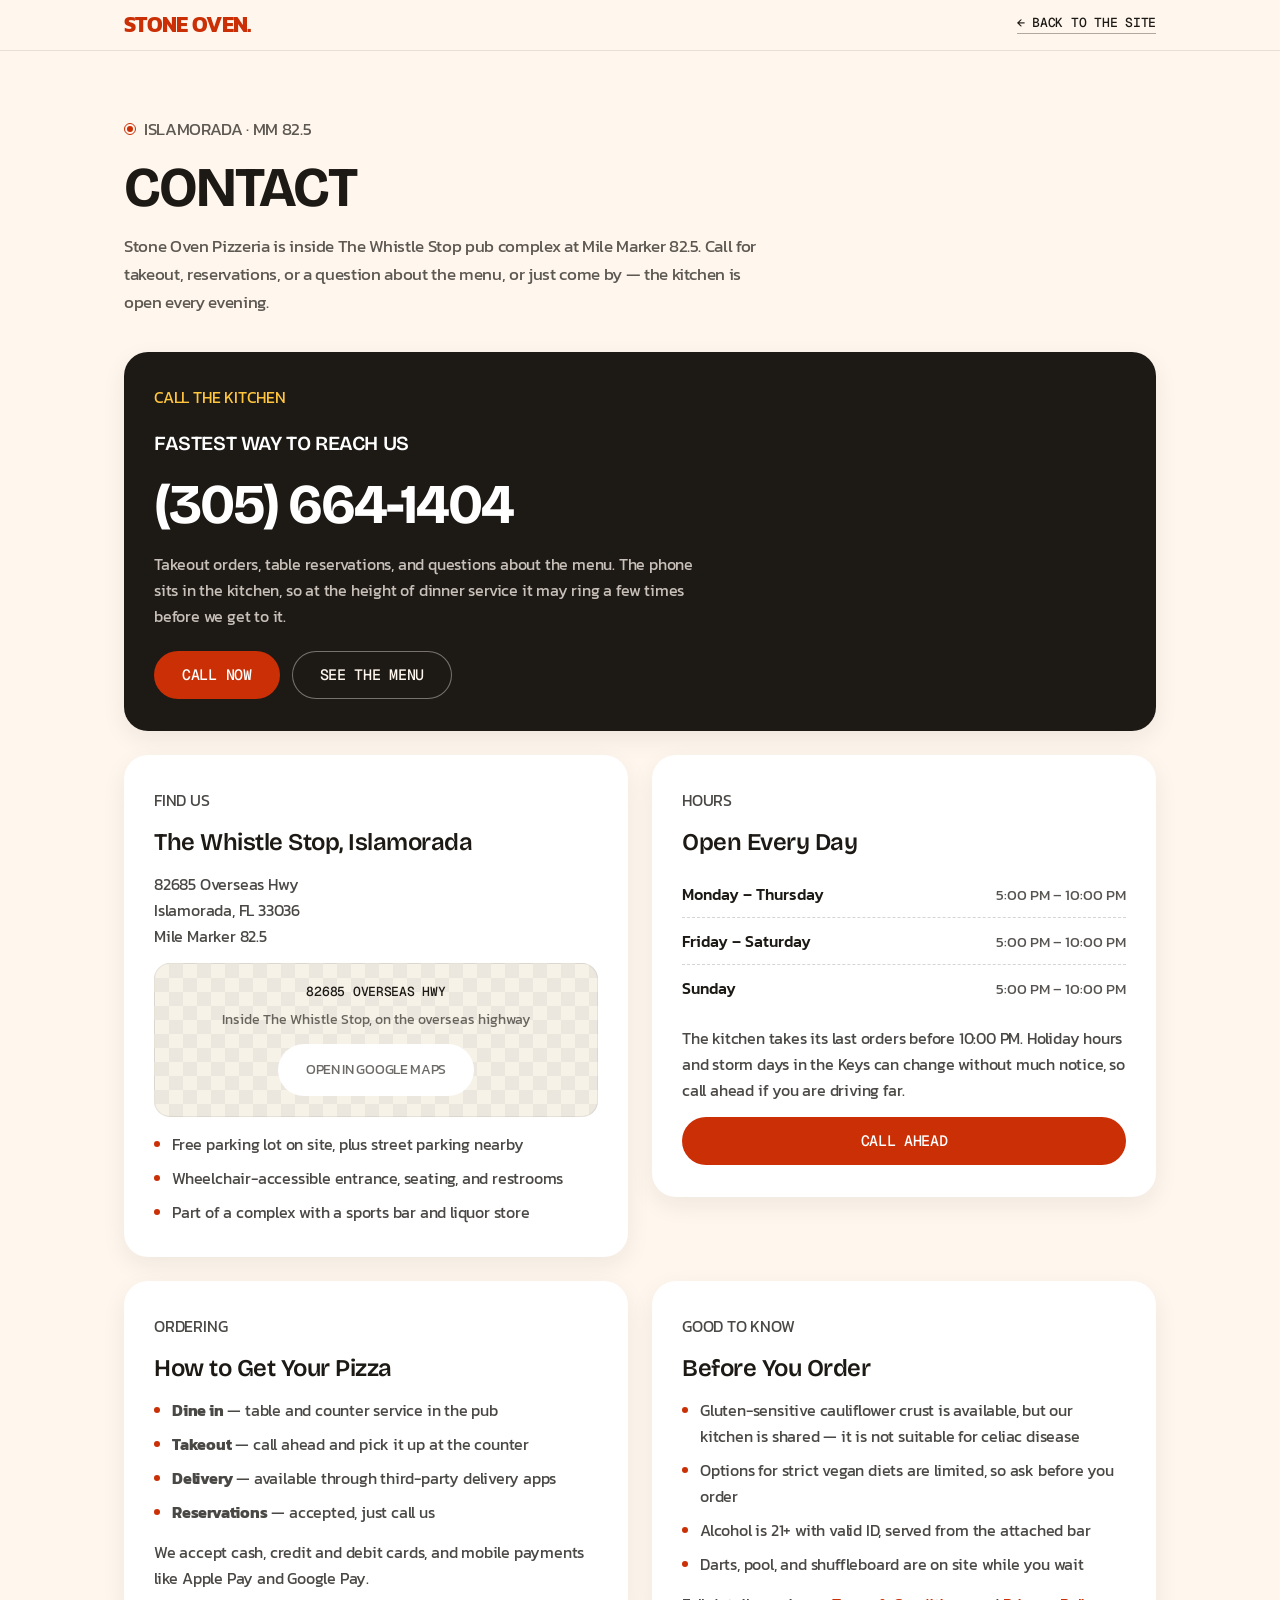
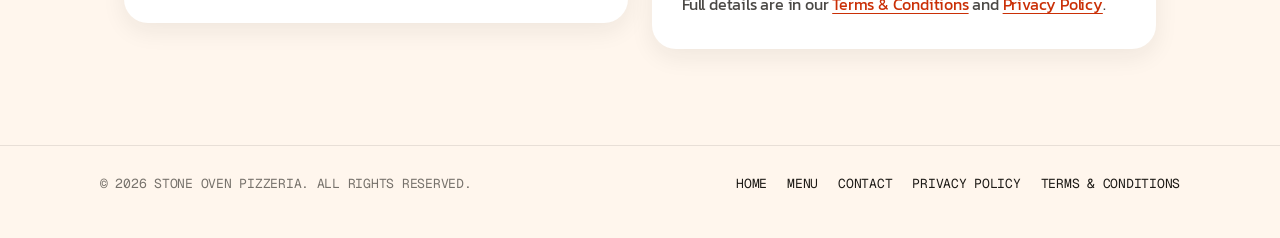
==== contact.html @ d00ba5b3 "Add a contact page with directions and hours Visitors had no single place for phone, address, and op" ====
<!doctype html>
<html lang="en">
<head>
<meta charset="utf-8">
<meta name="viewport" content="width=device-width, initial-scale=1">
<meta name="theme-color" content="#fff6ed">
<meta name="color-scheme" content="light">
<title>Contact &amp; Directions | Stone Oven Pizzeria, Islamorada</title>
<meta name="description" content="Call Stone Oven Pizzeria at (305) 664-1404. Find us at 82685 Overseas Hwy, Islamorada, FL 33036 inside The Whistle Stop, open every day 5:00 PM to 10:00 PM.">
<link rel="icon" href="data:image/svg+xml,%3Csvg xmlns='http://www.w3.org/2000/svg' viewBox='0 0 24 24'%3E%3Ccircle cx='12' cy='12' r='12' fill='%23ca2f06'/%3E%3Cpath fill='%23fff6ed' d='M12.4 4.8c.5 2.7-3.6 4.7-3.6 8.5 0 2.4 1.6 4 3.4 4s3.5-1.5 3.5-3.9c0-1.5-.7-2.6-1.4-3.4-.1.9-.5 1.5-1.1 1.7.4-2.6-.1-5.3-.8-6.9Z'/%3E%3C/svg%3E">
<link rel="preconnect" href="https://fonts.googleapis.com">
<link rel="preconnect" href="https://fonts.gstatic.com" crossorigin>
<link href="https://fonts.googleapis.com/css2?family=Bricolage+Grotesque:opsz,wght@12..96,600;12..96,700&family=Geist+Mono:wght@400;500&family=Kanit:wght@400;500;600&display=swap" rel="stylesheet">
<link rel="stylesheet" href="css/contact.css">
<script type="application/ld+json">
{
  "@context": "https://schema.org",
  "@type": "Restaurant",
  "name": "Stone Oven Pizzeria",
  "alternateName": "Stone Oven Pizzeria at The Whistle Stop",
  "description": "Family-owned pizzeria inside The Whistle Stop pub complex in Islamorada, Florida, serving stone-oven pizza, pub fare, and drinks.",
  "servesCuisine": ["Pizza", "American", "Pub food"],
  "priceRange": "$$",
  "telephone": "+1-305-664-1404",
  "address": {
    "@type": "PostalAddress",
    "streetAddress": "82685 Overseas Hwy",
    "addressLocality": "Islamorada",
    "addressRegion": "FL",
    "postalCode": "33036",
    "addressCountry": "US"
  },
  "openingHoursSpecification": [{
    "@type": "OpeningHoursSpecification",
    "dayOfWeek": ["Monday", "Tuesday", "Wednesday", "Thursday", "Friday", "Saturday", "Sunday"],
    "opens": "17:00",
    "closes": "22:00"
  }],
  "acceptsReservations": "True",
  "currenciesAccepted": "USD",
  "paymentAccepted": "Cash, Credit Card, Debit Card, Apple Pay, Google Pay"
}
</script>
</head>
<body>

<header class="top">
  <div class="top-inner">
    <a class="logo" href="index.html" aria-label="Stone Oven Pizzeria home">STONE OVEN.</a>
    <a class="top-back" href="index.html">&larr; Back to the site</a>
  </div>
</header>

<div class="hero">
  <p class="tag"><i></i>Islamorada &middot; MM 82.5</p>
  <h1>Contact</h1>
  <p>Stone Oven Pizzeria is inside The Whistle Stop pub complex at Mile Marker 82.5. Call for takeout, reservations, or a question about the menu, or just come by &mdash; the kitchen is open every evening.</p>
</div>

<main class="contact-wrap">

  <section class="card call-card" aria-labelledby="call-heading">
    <p class="card-kicker">Call the kitchen</p>
    <h2 id="call-heading">Fastest way to reach us</h2>
    <a class="call-number" href="tel:+13056641404">(305) 664-1404</a>
    <p>Takeout orders, table reservations, and questions about the menu. The phone sits in the kitchen, so at the height of dinner service it may ring a few times before we get to it.</p>
    <div class="call-actions">
      <a class="btn" href="tel:+13056641404"><span>Call Now</span></a>
      <a class="btn btn-outline" href="index.html#explore"><span>See the Menu</span></a>
    </div>
  </section>

  <div class="contact-grid">
    <section class="card" aria-labelledby="find-heading">
      <p class="card-kicker">Find us</p>
      <h2 id="find-heading">The Whistle Stop, Islamorada</h2>
      <p>82685 Overseas Hwy<br>Islamorada, FL 33036<br>Mile Marker 82.5</p>
      <div class="map" role="group" aria-label="Directions">
        <b>82685 Overseas Hwy</b>
        <span>Inside The Whistle Stop, on the overseas highway</span>
        <a class="btn btn-light" href="https://www.google.com/maps/dir/?api=1&amp;destination=82685+Overseas+Hwy%2C+Islamorada%2C+FL+33036" target="_blank" rel="noopener"><span>Open in Google Maps</span></a>
      </div>
      <ul>
        <li>Free parking lot on site, plus street parking nearby</li>
        <li>Wheelchair-accessible entrance, seating, and restrooms</li>
        <li>Part of a complex with a sports bar and liquor store</li>
      </ul>
    </section>

    <section class="card" aria-labelledby="hours-heading">
      <p class="card-kicker">Hours</p>
      <h2 id="hours-heading">Open Every Day</h2>
      <div class="hours">
        <div class="hours-row"><b>Monday &ndash; Thursday</b><span>5:00 PM &ndash; 10:00 PM</span></div>
        <div class="hours-row"><b>Friday &ndash; Saturday</b><span>5:00 PM &ndash; 10:00 PM</span></div>
        <div class="hours-row"><b>Sunday</b><span>5:00 PM &ndash; 10:00 PM</span></div>
      </div>
      <p>The kitchen takes its last orders before 10:00 PM. Holiday hours and storm days in the Keys can change without much notice, so call ahead if you are driving far.</p>
      <a class="btn" href="tel:+13056641404"><span>Call Ahead</span></a>
    </section>
  </div>

  <div class="contact-grid">
    <section class="card" aria-labelledby="order-heading">
      <p class="card-kicker">Ordering</p>
      <h2 id="order-heading">How to Get Your Pizza</h2>
      <ul>
        <li><b>Dine in</b> &mdash; table and counter service in the pub</li>
        <li><b>Takeout</b> &mdash; call ahead and pick it up at the counter</li>
        <li><b>Delivery</b> &mdash; available through third-party delivery apps</li>
        <li><b>Reservations</b> &mdash; accepted, just call us</li>
      </ul>
      <p>We accept cash, credit and debit cards, and mobile payments like Apple Pay and Google Pay.</p>
    </section>

    <section class="card" aria-labelledby="know-heading">
      <p class="card-kicker">Good to know</p>
      <h2 id="know-heading">Before You Order</h2>
      <ul>
        <li>Gluten-sensitive cauliflower crust is available, but our kitchen is shared &mdash; it is not suitable for celiac disease</li>
        <li>Options for strict vegan diets are limited, so ask before you order</li>
        <li>Alcohol is 21+ with valid ID, served from the attached bar</li>
        <li>Darts, pool, and shuffleboard are on site while you wait</li>
      </ul>
      <p>Full details are in our <a href="terms.html">Terms &amp; Conditions</a> and <a href="privacy.html">Privacy Policy</a>.</p>
    </section>
  </div>

</main>

<footer class="foot">
  <div class="foot-inner">
    <p>&copy; 2026 Stone Oven Pizzeria. All rights reserved.</p>
    <div class="foot-links">
      <a href="index.html">Home</a>
      <a href="index.html#explore">Menu</a>
      <a href="contact.html" aria-current="page">Contact</a>
      <a href="privacy.html">Privacy Policy</a>
      <a href="terms.html">Terms &amp; Conditions</a>
    </div>
  </div>
</footer>

</body>
</html>
---- css/contact.css ----
/* Contact page — shares the palette and type of the legal pages. */
:root {
  --red: #ca2f06;
  --ink: #1d1a16;
  --cream: #fff6ed;
  --stone: #ebe7de;
  --kanit: "Kanit", sans-serif;
  --display: "Bricolage Grotesque", sans-serif;
  --mono: "Geist Mono", monospace;
}

*, *::before, *::after { box-sizing: border-box; }
html { -webkit-text-size-adjust: 100%; -webkit-tap-highlight-color: transparent; }
body { margin: 0; background: var(--cream); color: var(--ink); font-family: var(--kanit); -webkit-font-smoothing: antialiased; }
h1, h2, h3, p, ul { margin: 0; }
ul { padding: 0; list-style: none; }
a { color: inherit; }
img { display: block; }

/* Top bar */
.top { position: sticky; top: 0; z-index: 5; background: rgba(255, 246, 237, .94); -webkit-backdrop-filter: blur(10px); backdrop-filter: blur(10px); border-bottom: 1px solid rgba(29, 26, 22, .1); }
.top-inner { max-width: 1080px; margin: 0 auto; display: flex; align-items: center; justify-content: space-between; gap: 16px; padding: 14px 24px; }
.logo { color: var(--red); font: 700 22px/1 var(--kanit); letter-spacing: -.03em; text-decoration: none; white-space: nowrap; }
.top-back { display: inline-flex; align-items: center; gap: 8px; font: 500 13px/1 var(--mono); letter-spacing: -.26px; text-transform: uppercase; text-decoration: none; border-bottom: 1px solid rgba(29, 26, 22, .35); padding-bottom: 4px; }
@media (hover: hover) { .top-back:hover { color: var(--red); border-color: var(--red); } }

/* Hero */
.hero { max-width: 1080px; margin: 0 auto; display: flex; flex-direction: column; gap: 16px; padding: 64px 24px 36px; }
.tag { display: inline-flex; align-items: center; gap: 8px; font: 500 13px/1 var(--mono); letter-spacing: -.26px; text-transform: uppercase; color: var(--red); }
.tag i { position: relative; width: 12px; height: 12px; border-radius: 50%; border: 1px solid var(--red); }
.tag i::after { content: ""; position: absolute; inset: 2px; border-radius: 50%; background: var(--red); }
.hero h1 { font: 700 56px/1.02 var(--display); letter-spacing: -2px; text-transform: uppercase; }
.hero p { max-width: 640px; font: 400 17px/28px var(--kanit); letter-spacing: -.34px; color: rgba(29, 26, 22, .72); }

/* Cards */
.contact-wrap { max-width: 1080px; margin: 0 auto; display: flex; flex-direction: column; gap: 24px; padding: 0 24px 96px; }
.card { display: flex; flex-direction: column; gap: 14px; padding: 32px 30px; border-radius: 24px; background: #fff; box-shadow: 0 8px 24px rgba(29, 26, 22, .07); }
.card-kicker { font: 500 12px/1 var(--mono); letter-spacing: .04em; text-transform: uppercase; color: var(--red); }
.card h2 { font: 600 24px/30px var(--display); letter-spacing: -.5px; }
.card p, .card li { font: 400 16px/26px var(--kanit); letter-spacing: -.2px; color: rgba(29, 26, 22, .8); }
.card ul { display: flex; flex-direction: column; gap: 8px; }
.card li { position: relative; padding-left: 18px; }
.card li::before { content: ""; position: absolute; left: 0; top: .6em; width: 6px; height: 6px; border-radius: 50%; background: var(--red); }
.card a:not(.btn):not(.call-number) { color: var(--red); text-decoration: underline; text-underline-offset: 3px; }

/* Big call card */
.call-card { background: var(--ink); color: var(--cream); gap: 18px; }
.call-card .card-kicker { color: var(--ember, #ffc53d); }
.call-card h2 { color: #fff; font-size: 20px; letter-spacing: -.4px; text-transform: uppercase; }
.call-number { font: 700 clamp(36px, 7vw, 56px)/1.02 var(--display); letter-spacing: -2px; color: #fff; text-decoration: none; }
@media (hover: hover) { .call-number:hover { color: #ffc53d; } }
.call-card p { color: rgba(255, 246, 237, .76); max-width: 560px; }
.call-actions { display: flex; flex-wrap: wrap; gap: 12px; margin-top: 4px; }

/* Hours */
.hours { display: flex; flex-direction: column; gap: 0; }
.hours-row { display: flex; align-items: baseline; justify-content: space-between; gap: 16px; padding: 11px 0; border-bottom: 1px dashed rgba(29, 26, 22, .18); }
.hours-row:last-child { border-bottom: 0; }
.hours-row b { font-weight: 500; }
.hours-row span { font: 400 15px/22px var(--kanit); color: rgba(29, 26, 22, .75); }

/* Layout rows */
.contact-grid { display: grid; grid-template-columns: repeat(2, minmax(0, 1fr)); gap: 24px; align-items: start; }

/* Map panel */
.map {
  display: flex; flex-direction: column; align-items: center; justify-content: center; gap: 10px;
  min-height: 150px; padding: 20px; border-radius: 16px; text-align: center;
  background: repeating-conic-gradient(var(--stone) 0 25%, #f7f2e8 0 50%) 0 0 / 28px 28px;
  border: 1px solid rgba(29, 26, 22, .08);
}
.map b { font: 500 13px/16px var(--mono); letter-spacing: -.26px; text-transform: uppercase; }
.map span { font: 400 14px/20px var(--kanit); color: rgba(29, 26, 22, .65); }
.map a.btn { margin-top: 4px; }

/* Buttons */
.btn { position: relative; display: inline-flex; align-items: center; justify-content: center; padding: 16px 28px; border-radius: 70px; overflow: hidden; background: var(--red); color: #fff; font: 500 15px/16px var(--mono); letter-spacing: -.3px; text-transform: uppercase; text-decoration: none; white-space: nowrap; }
.btn::before { content: ""; position: absolute; left: 0; right: 0; bottom: 0; height: 0; background: var(--cream); transition: height .4s cubic-bezier(.22, 1, .36, 1); }
.btn span { position: relative; z-index: 1; transition: color .3s; }
@media (hover: hover) { .btn:hover::before { height: 100%; } .btn:hover span { color: var(--red); } }
.btn-light { background: #fff; color: var(--ink); }
.btn-light::before { background: var(--ink); }
@media (hover: hover) { .btn-light:hover span { color: #fff; } }
.btn-outline { background: transparent; color: var(--cream); box-shadow: inset 0 0 0 1px rgba(255, 246, 237, .4); }
.btn-outline::before { background: var(--cream); }
@media (hover: hover) { .btn-outline:hover span { color: var(--red); } }

/* Footer */
.foot { border-top: 1px solid rgba(29, 26, 22, .1); padding: 28px 24px 44px; }
.foot-inner { max-width: 1080px; margin: 0 auto; display: flex; flex-wrap: wrap; align-items: center; justify-content: space-between; gap: 10px 24px; font: 400 13px/20px var(--mono); letter-spacing: -.26px; text-transform: uppercase; color: rgba(29, 26, 22, .6); }
.foot-links { display: flex; flex-wrap: wrap; gap: 20px; }
.foot a { color: var(--ink); text-decoration: none; }
@media (hover: hover) { .foot a:hover { color: var(--red); } }

@media (max-width: 899.98px) {
  .hero { padding: 44px 20px 28px; gap: 12px; }
  .hero h1 { font-size: 38px; line-height: 1.05; letter-spacing: -1.2px; }
  .hero p { font-size: 16px; line-height: 26px; }
  .contact-wrap { padding: 0 20px 64px; gap: 18px; }
  .contact-grid { grid-template-columns: minmax(0, 1fr); gap: 18px; }
  .card { padding: 26px 22px; }
  .call-actions .btn { flex: 1 1 auto; }
}

@media (prefers-reduced-motion: reduce) {
  .btn::before, .btn span { transition: none; }
}
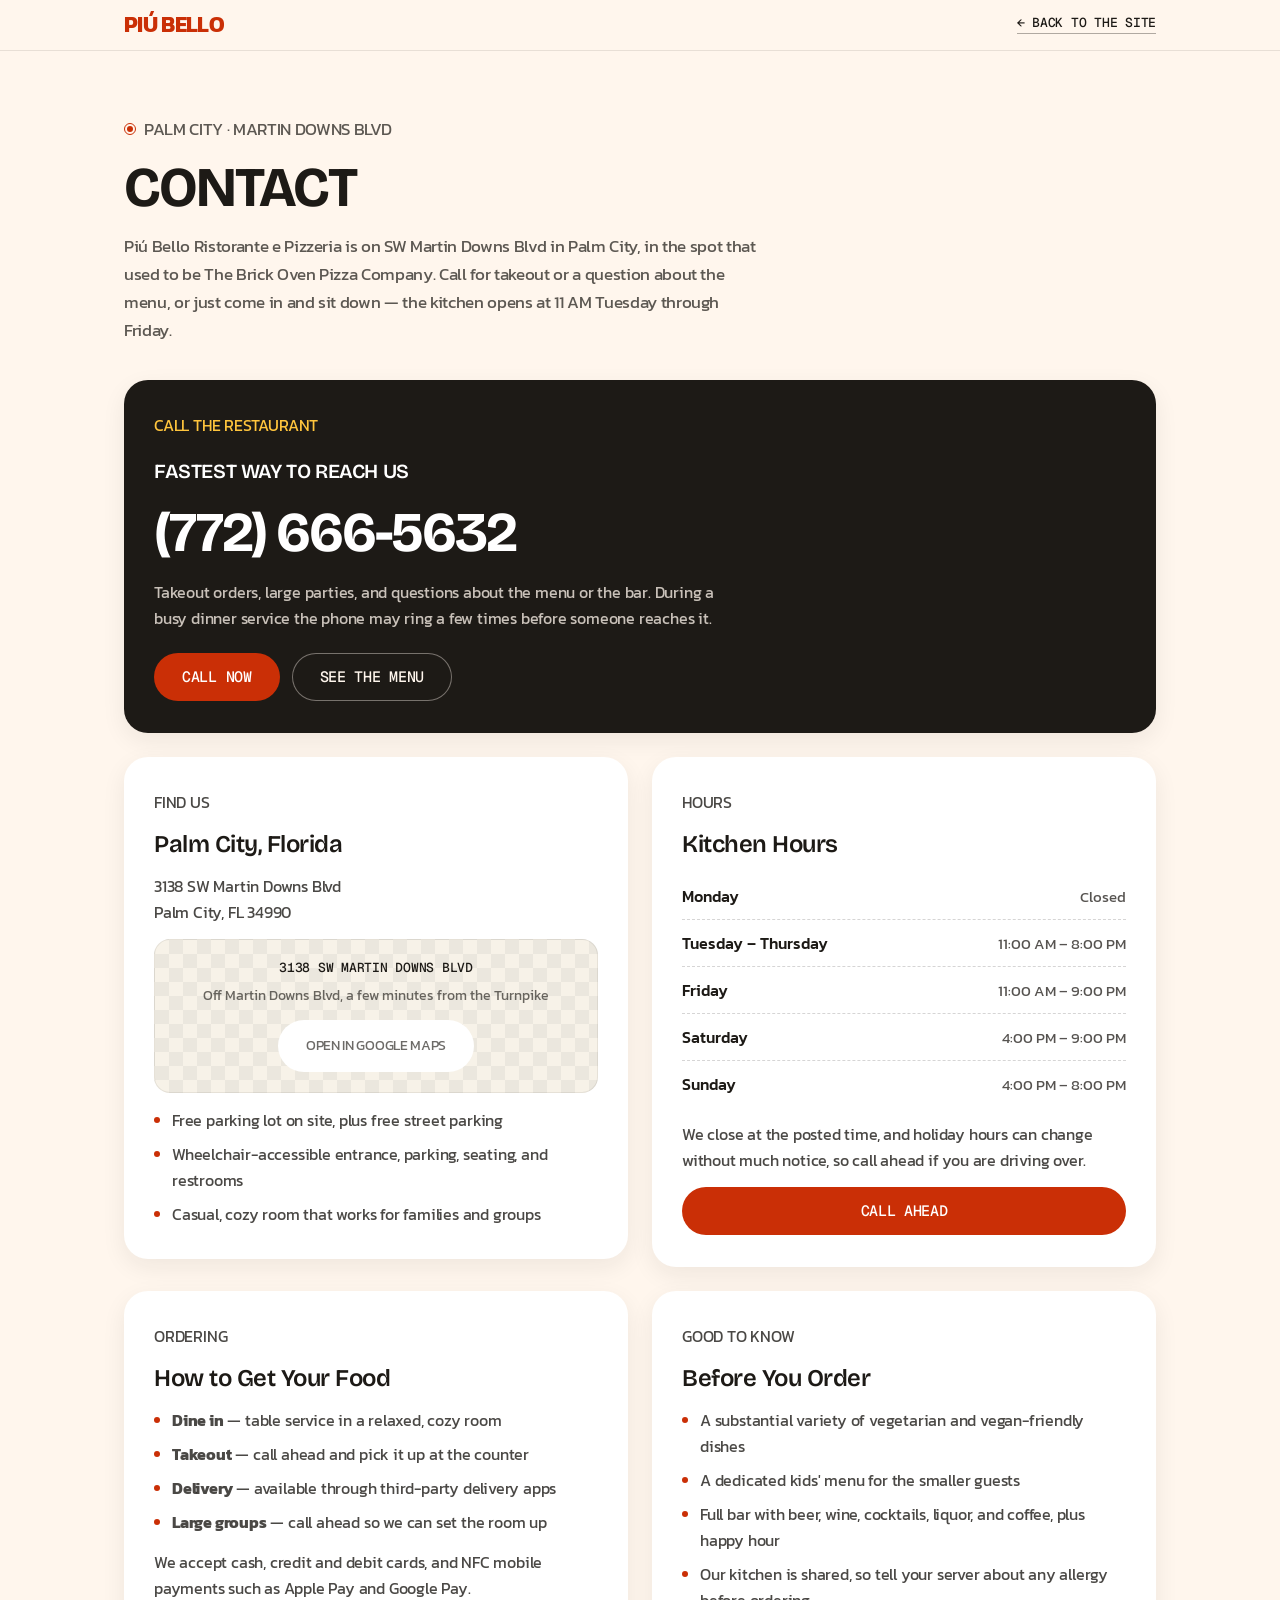
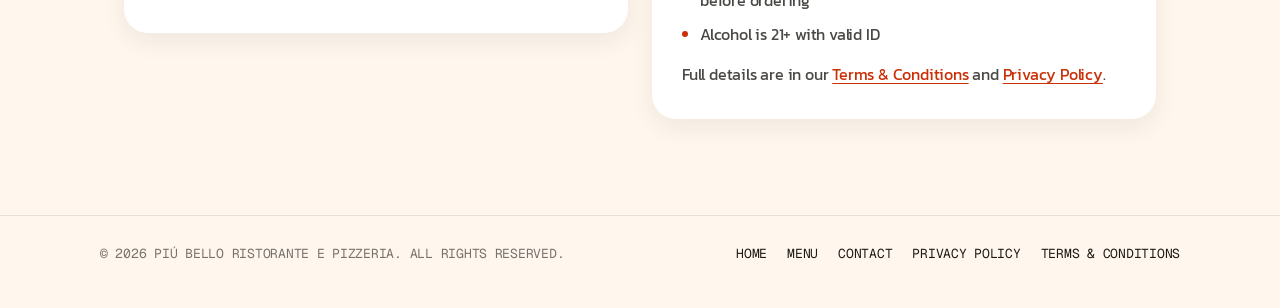
==== commit 7d775e10: "Rebrand the site for Piú Bello in Palm City The site described Stone Oven Pizzeria inside The Whistl" ====
--- a/contact.html
+++ b/contact.html
@@ -5,8 +5,8 @@
 <meta name="viewport" content="width=device-width, initial-scale=1">
 <meta name="theme-color" content="#fff6ed">
 <meta name="color-scheme" content="light">
-<title>Contact &amp; Directions | Stone Oven Pizzeria, Islamorada</title>
-<meta name="description" content="Call Stone Oven Pizzeria at (305) 664-1404. Find us at 82685 Overseas Hwy, Islamorada, FL 33036 inside The Whistle Stop, open every day 5:00 PM to 10:00 PM.">
+<title>Contact &amp; Directions | Piú Bello, Palm City</title>
+<meta name="description" content="Call Piú Bello at (772) 666-5632. Find us at 3138 SW Martin Downs Blvd, Palm City, FL 34990. Open Tuesday to Thursday 11 AM to 8 PM, Friday 11 AM to 9 PM, Saturday 4 to 9 PM, Sunday 4 to 8 PM, closed Monday.">
 <link rel="icon" href="data:image/svg+xml,%3Csvg xmlns='http://www.w3.org/2000/svg' viewBox='0 0 24 24'%3E%3Ccircle cx='12' cy='12' r='12' fill='%23ca2f06'/%3E%3Cpath fill='%23fff6ed' d='M12.4 4.8c.5 2.7-3.6 4.7-3.6 8.5 0 2.4 1.6 4 3.4 4s3.5-1.5 3.5-3.9c0-1.5-.7-2.6-1.4-3.4-.1.9-.5 1.5-1.1 1.7.4-2.6-.1-5.3-.8-6.9Z'/%3E%3C/svg%3E">
 <link rel="preconnect" href="https://fonts.googleapis.com">
 <link rel="preconnect" href="https://fonts.gstatic.com" crossorigin>
@@ -16,27 +16,27 @@
 {
   "@context": "https://schema.org",
   "@type": "Restaurant",
-  "name": "Stone Oven Pizzeria",
-  "alternateName": "Stone Oven Pizzeria at The Whistle Stop",
-  "description": "Family-owned pizzeria inside The Whistle Stop pub complex in Islamorada, Florida, serving stone-oven pizza, pub fare, and drinks.",
-  "servesCuisine": ["Pizza", "American", "Pub food"],
+  "name": "Piú Bello Ristorante e Pizzeria",
+  "alternateName": "Piú Bello",
+  "description": "Family-owned Italian restaurant in Palm City, Florida, serving authentic brick-oven pizza, pasta, chicken piccata, small plates, and Italian comfort food.",
+  "servesCuisine": ["Italian", "Pizza", "Sicilian"],
   "priceRange": "$$",
-  "telephone": "+1-305-664-1404",
+  "telephone": "+1-772-666-5632",
+  "url": "https://piu-bello.com/",
   "address": {
     "@type": "PostalAddress",
-    "streetAddress": "82685 Overseas Hwy",
-    "addressLocality": "Islamorada",
+    "streetAddress": "3138 SW Martin Downs Blvd",
+    "addressLocality": "Palm City",
     "addressRegion": "FL",
-    "postalCode": "33036",
+    "postalCode": "34990",
     "addressCountry": "US"
   },
-  "openingHoursSpecification": [{
-    "@type": "OpeningHoursSpecification",
-    "dayOfWeek": ["Monday", "Tuesday", "Wednesday", "Thursday", "Friday", "Saturday", "Sunday"],
-    "opens": "17:00",
-    "closes": "22:00"
-  }],
-  "acceptsReservations": "True",
+  "openingHoursSpecification": [
+    { "@type": "OpeningHoursSpecification", "dayOfWeek": ["Tuesday", "Wednesday", "Thursday"], "opens": "11:00", "closes": "20:00" },
+    { "@type": "OpeningHoursSpecification", "dayOfWeek": ["Friday"], "opens": "11:00", "closes": "21:00" },
+    { "@type": "OpeningHoursSpecification", "dayOfWeek": ["Saturday"], "opens": "16:00", "closes": "21:00" },
+    { "@type": "OpeningHoursSpecification", "dayOfWeek": ["Sunday"], "opens": "16:00", "closes": "20:00" }
+  ],
   "currenciesAccepted": "USD",
   "paymentAccepted": "Cash, Credit Card, Debit Card, Apple Pay, Google Pay"
 }
@@ -46,26 +46,26 @@
 
 <header class="top">
   <div class="top-inner">
-    <a class="logo" href="index.html" aria-label="Stone Oven Pizzeria home">STONE OVEN.</a>
+    <a class="logo" href="index.html" aria-label="Piú Bello home">PIÚ BELLO</a>
     <a class="top-back" href="index.html">&larr; Back to the site</a>
   </div>
 </header>
 
 <div class="hero">
-  <p class="tag"><i></i>Islamorada &middot; MM 82.5</p>
+  <p class="tag"><i></i>Palm City &middot; Martin Downs Blvd</p>
   <h1>Contact</h1>
-  <p>Stone Oven Pizzeria is inside The Whistle Stop pub complex at Mile Marker 82.5. Call for takeout, reservations, or a question about the menu, or just come by &mdash; the kitchen is open every evening.</p>
+  <p>Piú Bello Ristorante e Pizzeria is on SW Martin Downs Blvd in Palm City, in the spot that used to be The Brick Oven Pizza Company. Call for takeout or a question about the menu, or just come in and sit down &mdash; the kitchen opens at 11 AM Tuesday through Friday.</p>
 </div>
 
 <main class="contact-wrap">
 
   <section class="card call-card" aria-labelledby="call-heading">
-    <p class="card-kicker">Call the kitchen</p>
+    <p class="card-kicker">Call the restaurant</p>
     <h2 id="call-heading">Fastest way to reach us</h2>
-    <a class="call-number" href="tel:+13056641404">(305) 664-1404</a>
-    <p>Takeout orders, table reservations, and questions about the menu. The phone sits in the kitchen, so at the height of dinner service it may ring a few times before we get to it.</p>
+    <a class="call-number" href="tel:+17726665632">(772) 666-5632</a>
+    <p>Takeout orders, large parties, and questions about the menu or the bar. During a busy dinner service the phone may ring a few times before someone reaches it.</p>
     <div class="call-actions">
-      <a class="btn" href="tel:+13056641404"><span>Call Now</span></a>
+      <a class="btn" href="tel:+17726665632"><span>Call Now</span></a>
       <a class="btn btn-outline" href="index.html#explore"><span>See the Menu</span></a>
     </div>
   </section>
@@ -73,54 +73,57 @@
   <div class="contact-grid">
     <section class="card" aria-labelledby="find-heading">
       <p class="card-kicker">Find us</p>
-      <h2 id="find-heading">The Whistle Stop, Islamorada</h2>
-      <p>82685 Overseas Hwy<br>Islamorada, FL 33036<br>Mile Marker 82.5</p>
+      <h2 id="find-heading">Palm City, Florida</h2>
+      <p>3138 SW Martin Downs Blvd<br>Palm City, FL 34990</p>
       <div class="map" role="group" aria-label="Directions">
-        <b>82685 Overseas Hwy</b>
-        <span>Inside The Whistle Stop, on the overseas highway</span>
-        <a class="btn btn-light" href="https://www.google.com/maps/dir/?api=1&amp;destination=82685+Overseas+Hwy%2C+Islamorada%2C+FL+33036" target="_blank" rel="noopener"><span>Open in Google Maps</span></a>
+        <b>3138 SW Martin Downs Blvd</b>
+        <span>Off Martin Downs Blvd, a few minutes from the Turnpike</span>
+        <a class="btn btn-light" href="https://www.google.com/maps/dir/?api=1&amp;destination=3138+SW+Martin+Downs+Blvd%2C+Palm+City%2C+FL+34990" target="_blank" rel="noopener"><span>Open in Google Maps</span></a>
       </div>
       <ul>
-        <li>Free parking lot on site, plus street parking nearby</li>
-        <li>Wheelchair-accessible entrance, seating, and restrooms</li>
-        <li>Part of a complex with a sports bar and liquor store</li>
+        <li>Free parking lot on site, plus free street parking</li>
+        <li>Wheelchair-accessible entrance, parking, seating, and restrooms</li>
+        <li>Casual, cozy room that works for families and groups</li>
       </ul>
     </section>
 
     <section class="card" aria-labelledby="hours-heading">
       <p class="card-kicker">Hours</p>
-      <h2 id="hours-heading">Open Every Day</h2>
+      <h2 id="hours-heading">Kitchen Hours</h2>
       <div class="hours">
-        <div class="hours-row"><b>Monday &ndash; Thursday</b><span>5:00 PM &ndash; 10:00 PM</span></div>
-        <div class="hours-row"><b>Friday &ndash; Saturday</b><span>5:00 PM &ndash; 10:00 PM</span></div>
-        <div class="hours-row"><b>Sunday</b><span>5:00 PM &ndash; 10:00 PM</span></div>
+        <div class="hours-row"><b>Monday</b><span>Closed</span></div>
+        <div class="hours-row"><b>Tuesday &ndash; Thursday</b><span>11:00 AM &ndash; 8:00 PM</span></div>
+        <div class="hours-row"><b>Friday</b><span>11:00 AM &ndash; 9:00 PM</span></div>
+        <div class="hours-row"><b>Saturday</b><span>4:00 PM &ndash; 9:00 PM</span></div>
+        <div class="hours-row"><b>Sunday</b><span>4:00 PM &ndash; 8:00 PM</span></div>
       </div>
-      <p>The kitchen takes its last orders before 10:00 PM. Holiday hours and storm days in the Keys can change without much notice, so call ahead if you are driving far.</p>
-      <a class="btn" href="tel:+13056641404"><span>Call Ahead</span></a>
+      <p>We close at the posted time, and holiday hours can change without much notice, so call ahead if you are driving over.</p>
+      <a class="btn" href="tel:+17726665632"><span>Call Ahead</span></a>
     </section>
   </div>
 
   <div class="contact-grid">
     <section class="card" aria-labelledby="order-heading">
       <p class="card-kicker">Ordering</p>
-      <h2 id="order-heading">How to Get Your Pizza</h2>
+      <h2 id="order-heading">How to Get Your Food</h2>
       <ul>
-        <li><b>Dine in</b> &mdash; table and counter service in the pub</li>
+        <li><b>Dine in</b> &mdash; table service in a relaxed, cozy room</li>
         <li><b>Takeout</b> &mdash; call ahead and pick it up at the counter</li>
         <li><b>Delivery</b> &mdash; available through third-party delivery apps</li>
-        <li><b>Reservations</b> &mdash; accepted, just call us</li>
+        <li><b>Large groups</b> &mdash; call ahead so we can set the room up</li>
       </ul>
-      <p>We accept cash, credit and debit cards, and mobile payments like Apple Pay and Google Pay.</p>
+      <p>We accept cash, credit and debit cards, and NFC mobile payments such as Apple Pay and Google Pay.</p>
     </section>
 
     <section class="card" aria-labelledby="know-heading">
       <p class="card-kicker">Good to know</p>
       <h2 id="know-heading">Before You Order</h2>
       <ul>
-        <li>Gluten-sensitive cauliflower crust is available, but our kitchen is shared &mdash; it is not suitable for celiac disease</li>
-        <li>Options for strict vegan diets are limited, so ask before you order</li>
-        <li>Alcohol is 21+ with valid ID, served from the attached bar</li>
-        <li>Darts, pool, and shuffleboard are on site while you wait</li>
+        <li>A substantial variety of vegetarian and vegan-friendly dishes</li>
+        <li>A dedicated kids' menu for the smaller guests</li>
+        <li>Full bar with beer, wine, cocktails, liquor, and coffee, plus happy hour</li>
+        <li>Our kitchen is shared, so tell your server about any allergy before ordering</li>
+        <li>Alcohol is 21+ with valid ID</li>
       </ul>
       <p>Full details are in our <a href="terms.html">Terms &amp; Conditions</a> and <a href="privacy.html">Privacy Policy</a>.</p>
     </section>
@@ -130,7 +133,7 @@
 
 <footer class="foot">
   <div class="foot-inner">
-    <p>&copy; 2026 Stone Oven Pizzeria. All rights reserved.</p>
+    <p>&copy; 2026 Piú Bello Ristorante e Pizzeria. All rights reserved.</p>
     <div class="foot-links">
       <a href="index.html">Home</a>
       <a href="index.html#explore">Menu</a>
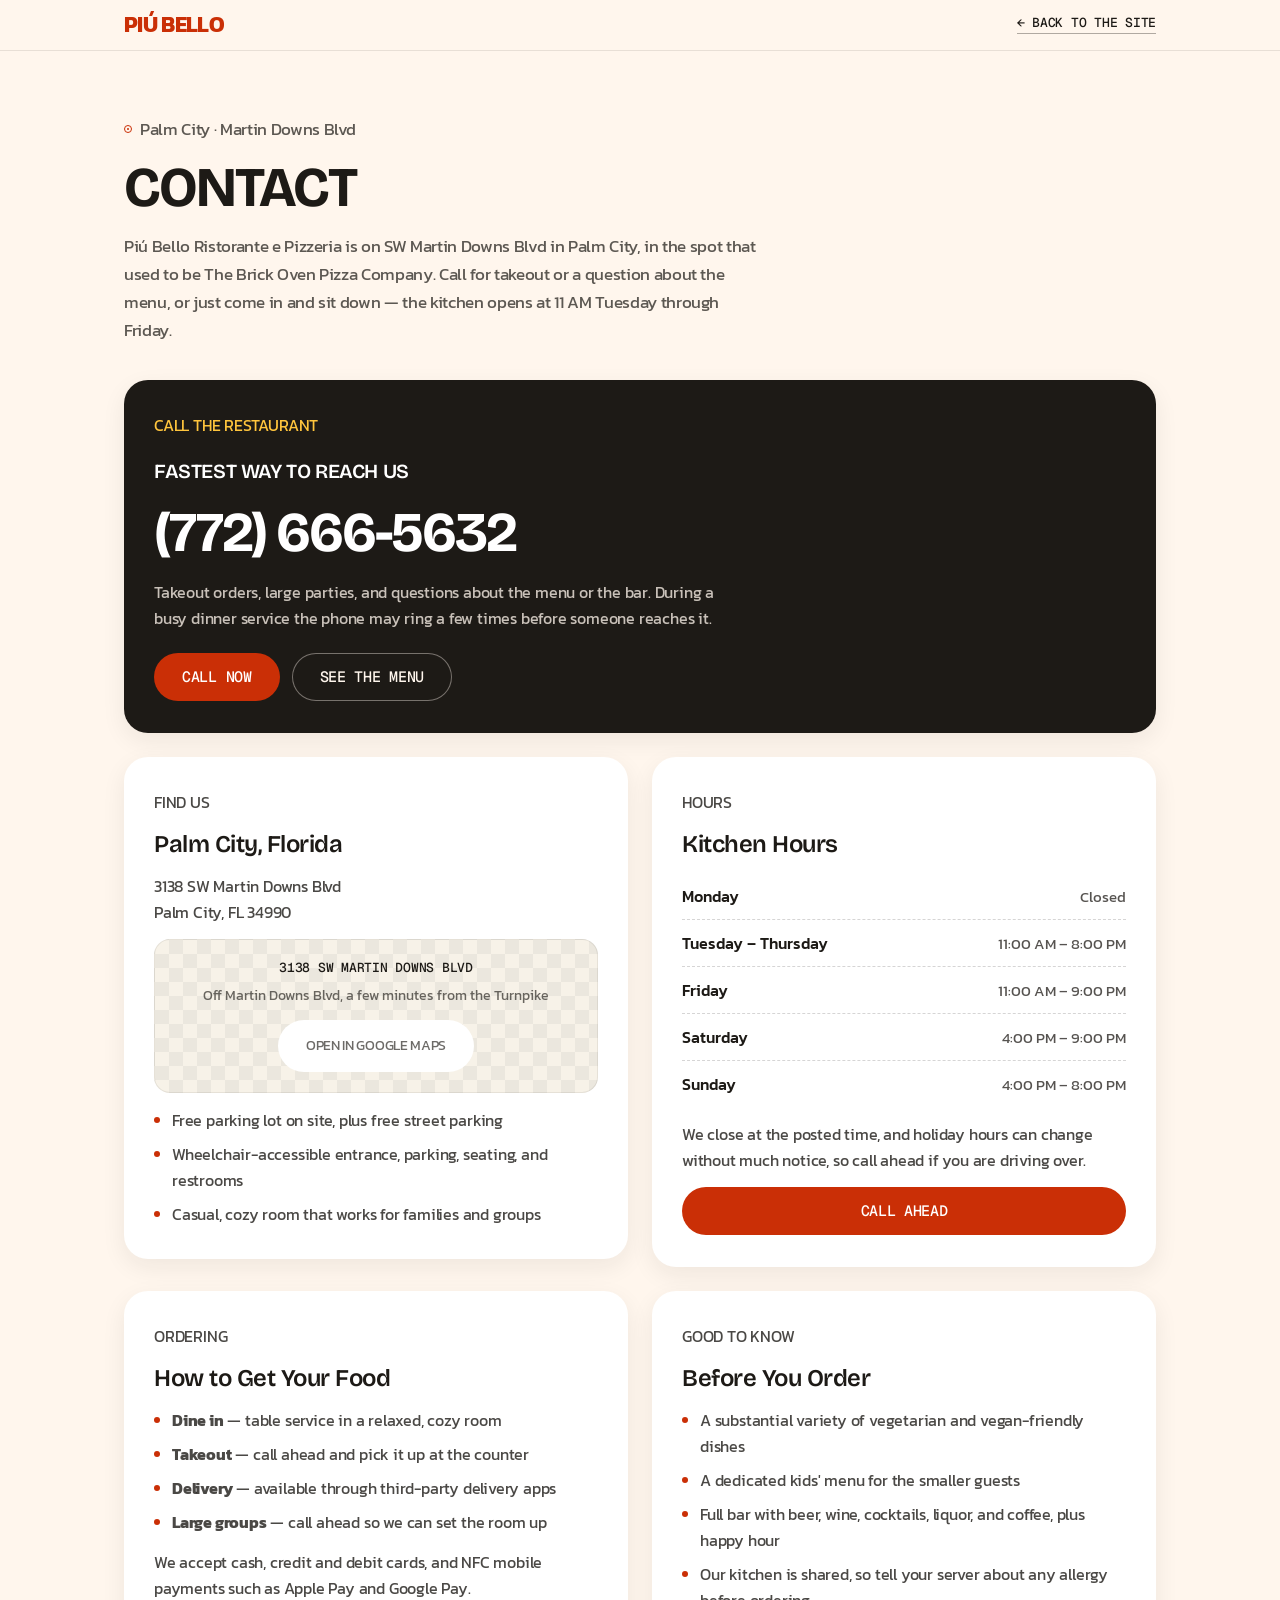
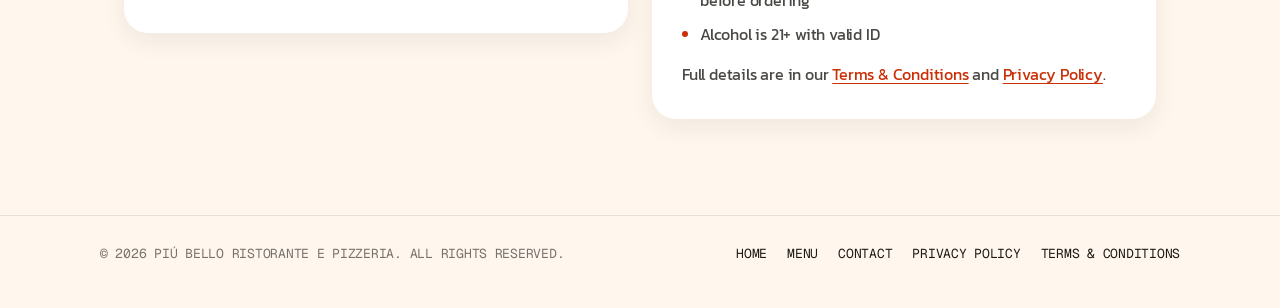
==== commit 58f37e05: "Tell the family story and add a script accent The Our Story section had a headline and photos but no" ====
--- a/contact.html
+++ b/contact.html
@@ -10,7 +10,7 @@
 <link rel="icon" href="data:image/svg+xml,%3Csvg xmlns='http://www.w3.org/2000/svg' viewBox='0 0 24 24'%3E%3Ccircle cx='12' cy='12' r='12' fill='%23ca2f06'/%3E%3Cpath fill='%23fff6ed' d='M12.4 4.8c.5 2.7-3.6 4.7-3.6 8.5 0 2.4 1.6 4 3.4 4s3.5-1.5 3.5-3.9c0-1.5-.7-2.6-1.4-3.4-.1.9-.5 1.5-1.1 1.7.4-2.6-.1-5.3-.8-6.9Z'/%3E%3C/svg%3E">
 <link rel="preconnect" href="https://fonts.googleapis.com">
 <link rel="preconnect" href="https://fonts.gstatic.com" crossorigin>
-<link href="https://fonts.googleapis.com/css2?family=Bricolage+Grotesque:opsz,wght@12..96,600;12..96,700&family=Geist+Mono:wght@400;500&family=Kanit:wght@400;500;600&display=swap" rel="stylesheet">
+<link href="https://fonts.googleapis.com/css2?family=Bricolage+Grotesque:opsz,wght@12..96,600;12..96,700&family=Geist+Mono:wght@400;500&family=Italianno&family=Kanit:wght@400;500;600&display=swap" rel="stylesheet">
 <link rel="stylesheet" href="css/contact.css">
 <script type="application/ld+json">
 {
--- a/css/contact.css
+++ b/css/contact.css
@@ -7,6 +7,7 @@
   --kanit: "Kanit", sans-serif;
   --display: "Bricolage Grotesque", sans-serif;
   --mono: "Geist Mono", monospace;
+  --script: "Italianno", cursive;
 }
 
 *, *::before, *::after { box-sizing: border-box; }
@@ -26,8 +27,8 @@
 
 /* Hero */
 .hero { max-width: 1080px; margin: 0 auto; display: flex; flex-direction: column; gap: 16px; padding: 64px 24px 36px; }
-.tag { display: inline-flex; align-items: center; gap: 8px; font: 500 13px/1 var(--mono); letter-spacing: -.26px; text-transform: uppercase; color: var(--red); }
-.tag i { position: relative; width: 12px; height: 12px; border-radius: 50%; border: 1px solid var(--red); }
+.tag { display: inline-flex; align-items: center; gap: 8px; font: 400 34px/1.1 var(--script); letter-spacing: 0; text-transform: none; color: var(--red); }
+.tag i { position: relative; flex: none; width: 8px; height: 8px; border-radius: 50%; border: 1px solid var(--red); }
 .tag i::after { content: ""; position: absolute; inset: 2px; border-radius: 50%; background: var(--red); }
 .hero h1 { font: 700 56px/1.02 var(--display); letter-spacing: -2px; text-transform: uppercase; }
 .hero p { max-width: 640px; font: 400 17px/28px var(--kanit); letter-spacing: -.34px; color: rgba(29, 26, 22, .72); }
@@ -95,6 +96,7 @@
 @media (max-width: 899.98px) {
   .hero { padding: 44px 20px 28px; gap: 12px; }
   .hero h1 { font-size: 38px; line-height: 1.05; letter-spacing: -1.2px; }
+  .tag { font-size: 28px; }
   .hero p { font-size: 16px; line-height: 26px; }
   .contact-wrap { padding: 0 20px 64px; gap: 18px; }
   .contact-grid { grid-template-columns: minmax(0, 1fr); gap: 18px; }
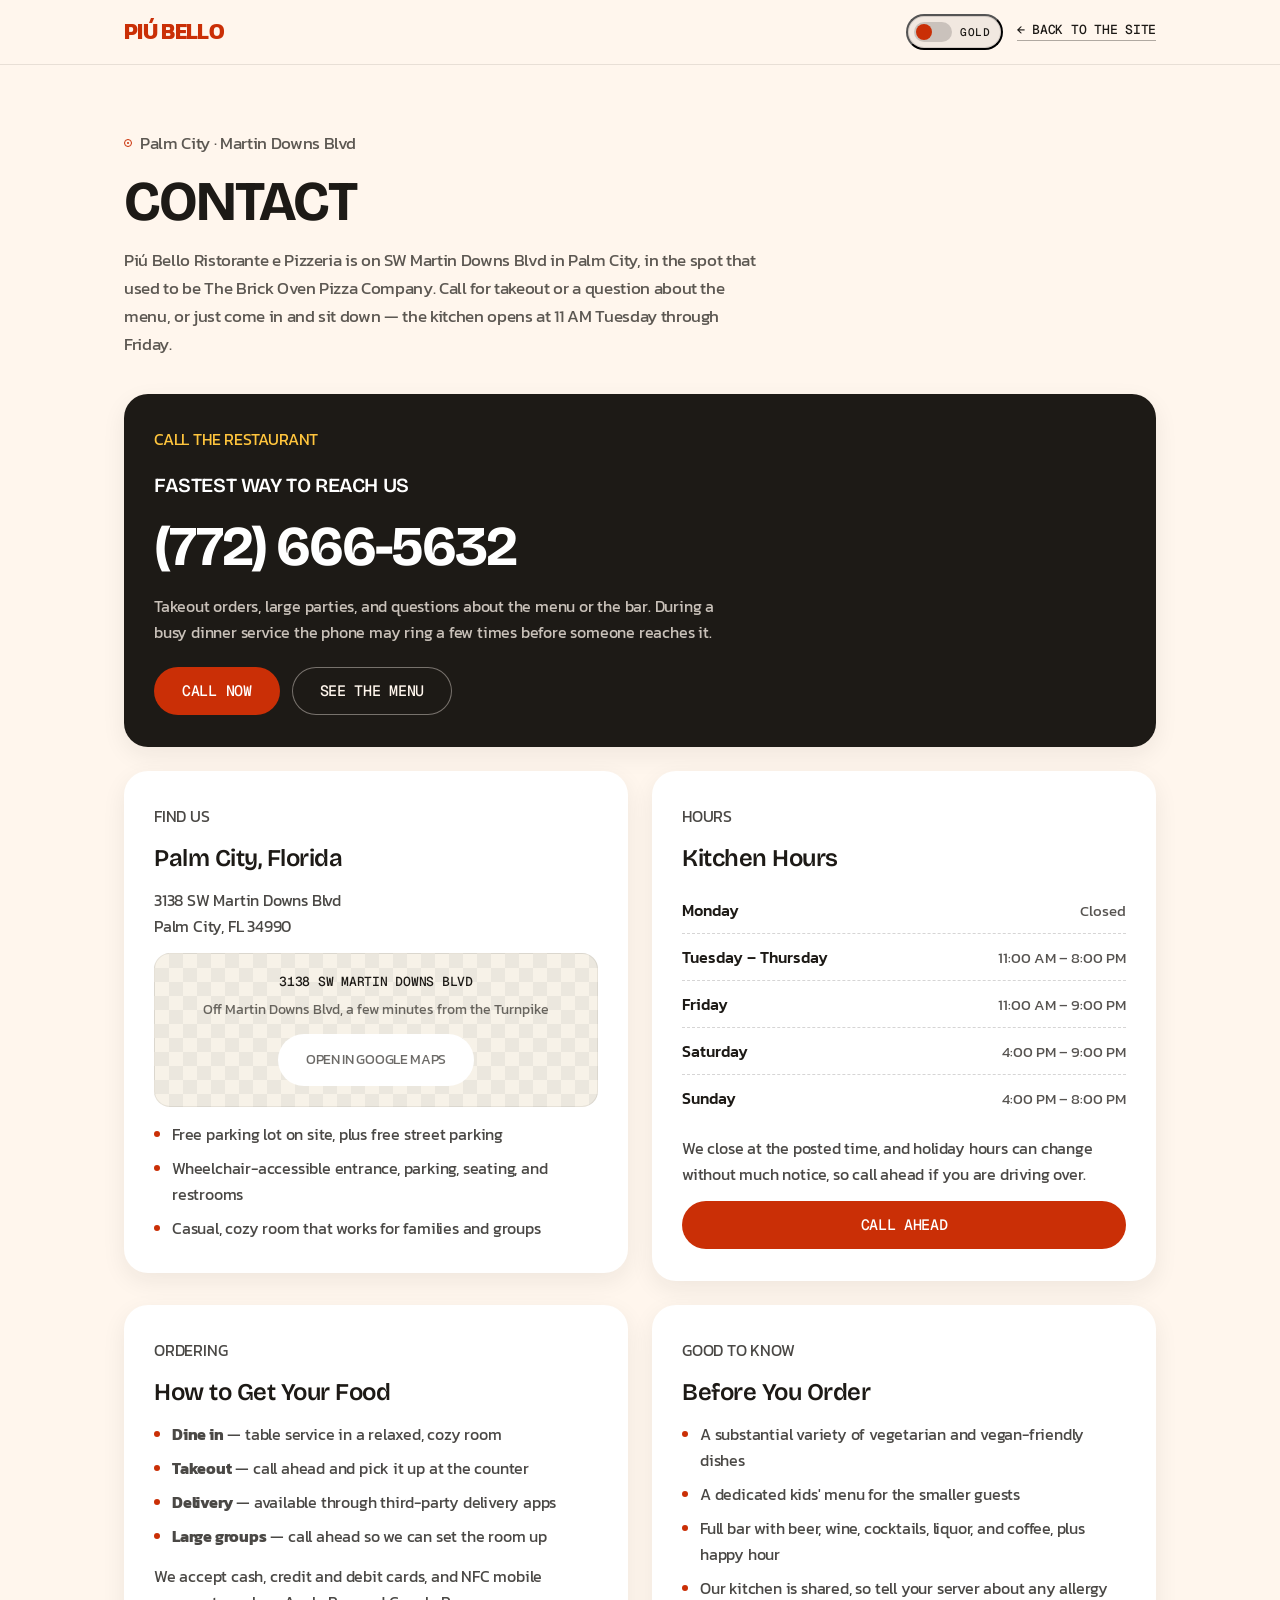
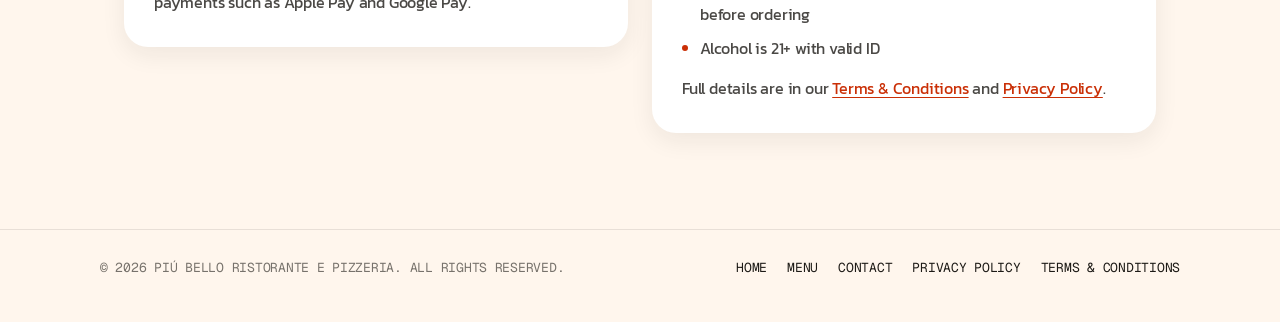
==== commit 7096958b: "Add a palette switch for a second, gold theme The header of every page now carries a two-state switc" ====
--- a/contact.html
+++ b/contact.html
@@ -12,6 +12,8 @@
 <link rel="preconnect" href="https://fonts.gstatic.com" crossorigin>
 <link href="https://fonts.googleapis.com/css2?family=Bricolage+Grotesque:opsz,wght@12..96,600;12..96,700&family=Geist+Mono:wght@400;500&family=Italianno&family=Kanit:wght@400;500;600&display=swap" rel="stylesheet">
 <link rel="stylesheet" href="css/contact.css">
+<link rel="stylesheet" href="css/theme.css">
+<script>try{if(localStorage.getItem('piubello-theme')==='gold')document.documentElement.dataset.theme='gold'}catch(e){}</script>
 <script type="application/ld+json">
 {
   "@context": "https://schema.org",
@@ -47,7 +49,13 @@
 <header class="top">
   <div class="top-inner">
     <a class="logo" href="index.html" aria-label="Piú Bello home">PIÚ BELLO</a>
-    <a class="top-back" href="index.html">&larr; Back to the site</a>
+    <div class="top-actions">
+      <button class="theme-switch" type="button" role="switch" aria-checked="false" data-theme-switch aria-label="Switch to the gold colours">
+        <span class="theme-switch-track" aria-hidden="true"><i></i></span>
+        <span class="theme-switch-label">Gold</span>
+      </button>
+      <a class="top-back" href="index.html">&larr; Back to the site</a>
+    </div>
   </div>
 </header>
 
@@ -144,5 +152,6 @@
   </div>
 </footer>
 
+<script src="js/theme.js"></script>
 </body>
 </html>
--- a/css/theme.css
+++ b/css/theme.css
@@ -0,0 +1,117 @@
+/* Palette switch and the alternate gold theme.
+   Loaded after each page's own stylesheet so these declarations win. */
+
+.theme-switch {
+  display: inline-flex;
+  align-items: center;
+  gap: 8px;
+  flex: none;
+  padding: 6px 10px 6px 6px;
+  border-radius: 70px;
+  background: rgba(29, 26, 22, .06);
+  box-shadow: inset 0 0 0 1px rgba(29, 26, 22, .14);
+  font: 500 11px/1 var(--mono);
+  letter-spacing: .06em;
+  text-transform: uppercase;
+  color: var(--ink);
+  cursor: pointer;
+  transition: background-color .3s, box-shadow .3s;
+}
+.theme-switch-track {
+  position: relative;
+  width: 38px;
+  height: 20px;
+  border-radius: 70px;
+  background: rgba(29, 26, 22, .18);
+  transition: background-color .3s;
+}
+.theme-switch-track i {
+  position: absolute;
+  top: 2px;
+  left: 2px;
+  width: 16px;
+  height: 16px;
+  border-radius: 50%;
+  background: var(--red);
+  transition: transform .35s cubic-bezier(.22, 1, .36, 1), background-color .3s;
+}
+.theme-switch[aria-checked="true"] .theme-switch-track { background: #0e3618; }
+.theme-switch[aria-checked="true"] .theme-switch-track i { transform: translateX(18px); background: #e5c453; }
+.theme-switch:focus-visible { outline: 2px solid #0a0a0a; outline-offset: 3px; }
+.top-actions { display: flex; align-items: center; gap: 14px; }
+
+@media (max-width: 899.98px) {
+  .theme-switch { padding: 6px; }
+  .theme-switch-label { display: none; }
+}
+
+@media (prefers-reduced-motion: reduce) {
+  .theme-switch, .theme-switch-track, .theme-switch-track i { transition: none; }
+}
+
+/* Gold palette: cream paper, near-black type, gold fills, deep green panels */
+[data-theme="gold"] {
+  --red: #d4af37;
+  --ember: #e5c453;
+  --ink: #0a0a0a;
+  --cream: #f5f3ef;
+  --stone: #e5e3df;
+  --forest: #0e3618;
+  --gold-ink: #8a6a1e;
+  --muted-gold: #c5a059;
+  --cyan: #31c3e0;
+}
+
+[data-theme="gold"] .theme-switch { color: var(--forest); background: rgba(14, 54, 24, .06); box-shadow: inset 0 0 0 1px rgba(14, 54, 24, .2); }
+[data-theme="gold"] .theme-switch[aria-checked="true"] { box-shadow: inset 0 0 0 1px var(--cyan); }
+[data-theme="gold"] .theme-switch:focus-visible { outline-color: var(--forest); }
+
+/* Gold is a fill colour; text uses a deeper gold or deep green so it stays readable */
+[data-theme="gold"] .logo,
+[data-theme="gold"] .legal-logo,
+[data-theme="gold"] .legal-tag,
+[data-theme="gold"] .details-script,
+[data-theme="gold"] .item-name,
+[data-theme="gold"] .item-foot,
+[data-theme="gold"] .card-name,
+[data-theme="gold"] .card-link,
+[data-theme="gold"] .overlay-links a.is-current,
+[data-theme="gold"] .overlay-links a:hover,
+[data-theme="gold"] .hero .tag { color: var(--gold-ink); }
+
+[data-theme="gold"] .ticket-kicker,
+[data-theme="gold"] .ticket-link,
+[data-theme="gold"] .detail-kicker,
+[data-theme="gold"] .card-kicker,
+[data-theme="gold"] .legal-toc h2,
+[data-theme="gold"] .legal-body a,
+[data-theme="gold"] .card a:not(.btn):not(.call-number),
+[data-theme="gold"] .visit-hours li.is-today,
+[data-theme="gold"] .legal-toc a:hover,
+[data-theme="gold"] .legal-back:hover,
+[data-theme="gold"] .legal-foot a:hover,
+[data-theme="gold"] .foot a:hover,
+[data-theme="gold"] .top-back:hover { color: var(--forest); }
+
+/* Deep green replaces the near-black panels */
+[data-theme="gold"] .details-foot,
+[data-theme="gold"] .oven-panel,
+[data-theme="gold"] .ribbon-a,
+[data-theme="gold"] .legal-cta,
+[data-theme="gold"] .call-card,
+[data-theme="gold"] .btn-dark,
+[data-theme="gold"] .burger,
+[data-theme="gold"] .tab::before,
+[data-theme="gold"] .testimonials-mask { background: var(--forest); }
+[data-theme="gold"] .post:hover .post-btn { background: var(--forest); }
+
+/* Dark labels on gold fills, and hover fills that stay legible */
+[data-theme="gold"] .btn,
+[data-theme="gold"] .btn-red,
+[data-theme="gold"] .post-btn,
+[data-theme="gold"] .legal-body a.btn { color: #0a0a0a; }
+[data-theme="gold"] .btn:hover span,
+[data-theme="gold"] .btn-red:hover span,
+[data-theme="gold"] .btn-outline:hover span,
+[data-theme="gold"] .btn-white:hover span,
+[data-theme="gold"] .btn-dark:hover span { color: var(--forest); }
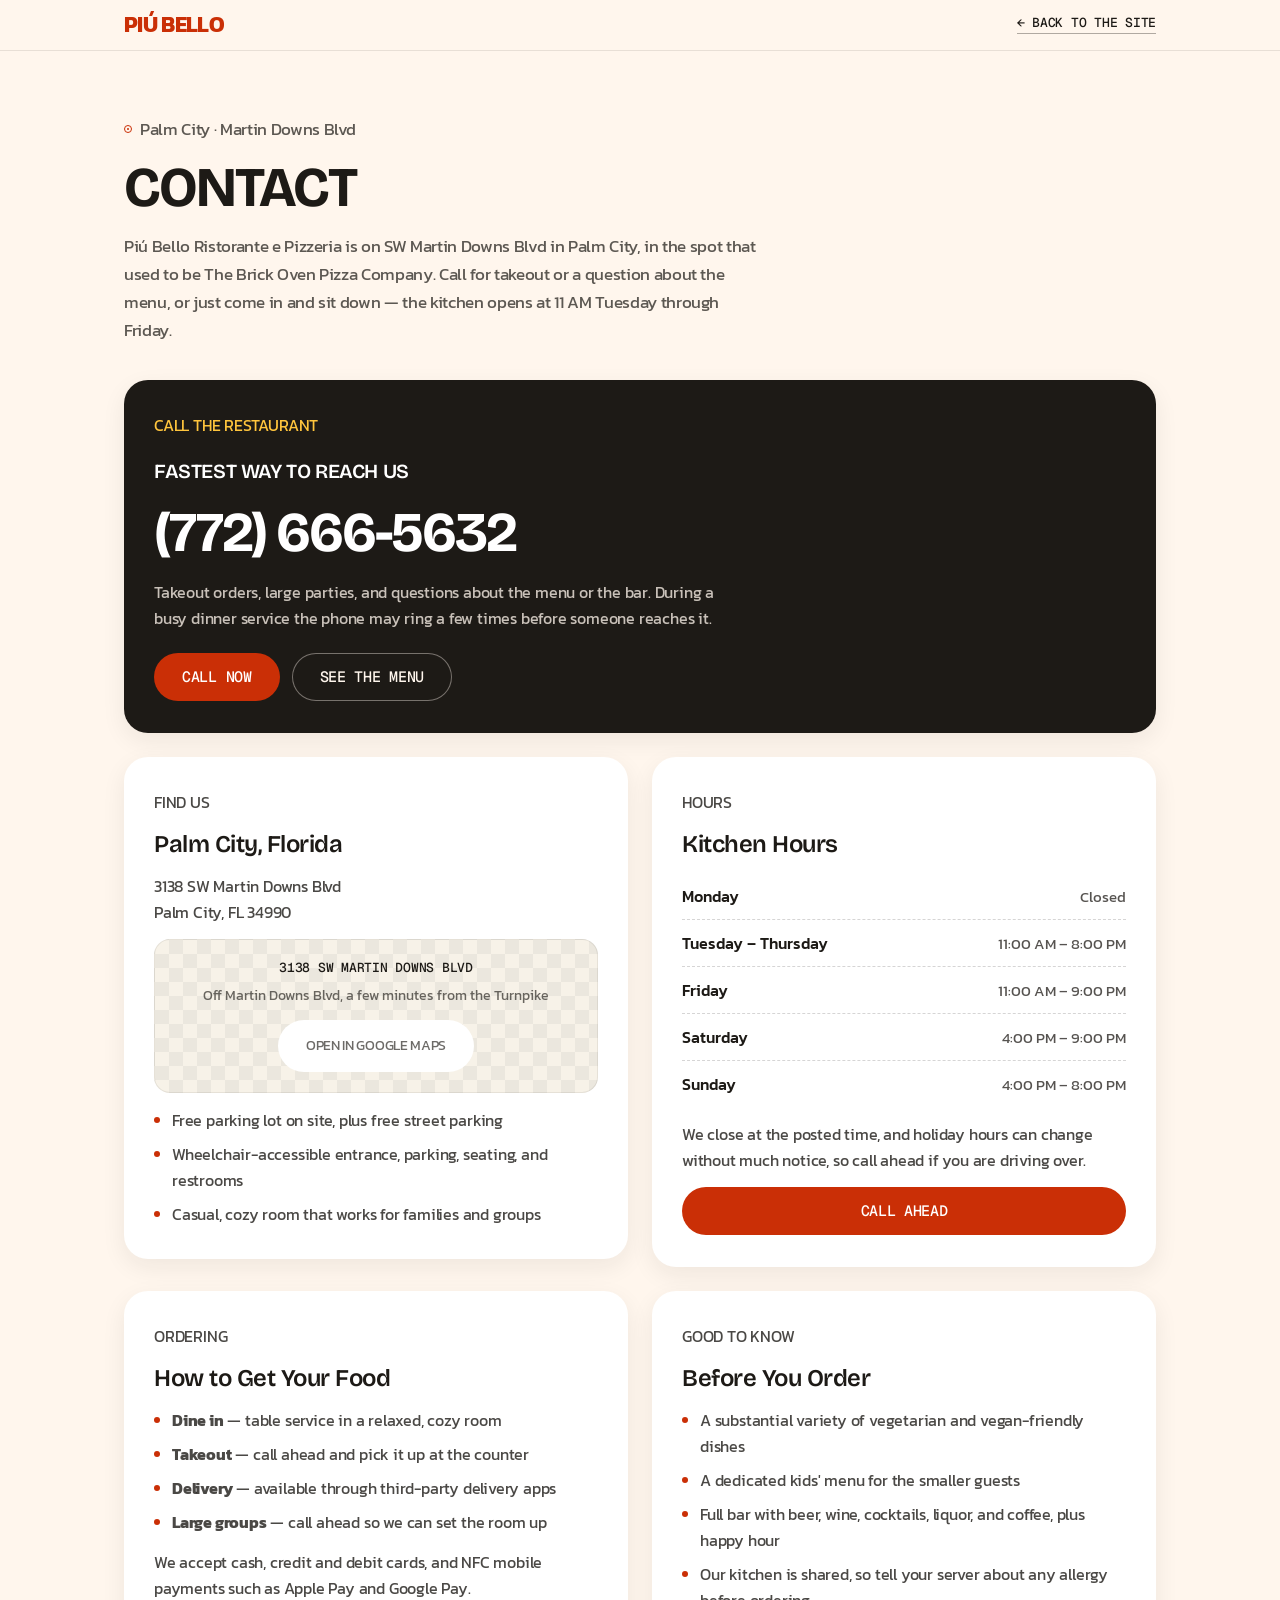
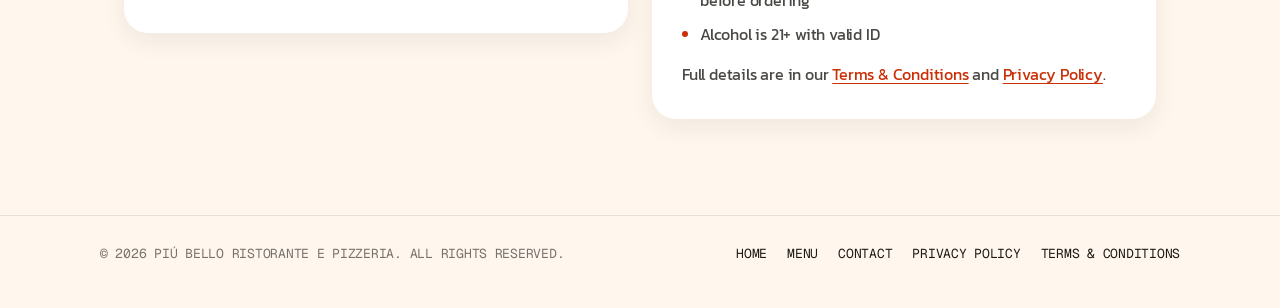
==== commit 3a15f664: "Remove the palette toggle The switch and the dark gold theme it controlled are gone, along with the " ====
--- a/contact.html
+++ b/contact.html
@@ -12,8 +12,6 @@
 <link rel="preconnect" href="https://fonts.gstatic.com" crossorigin>
 <link href="https://fonts.googleapis.com/css2?family=Bricolage+Grotesque:opsz,wght@12..96,600;12..96,700&family=Geist+Mono:wght@400;500&family=Italianno&family=Kanit:wght@400;500;600&display=swap" rel="stylesheet">
 <link rel="stylesheet" href="css/contact.css">
-<link rel="stylesheet" href="css/theme.css">
-<script>try{if(localStorage.getItem('piubello-theme')==='gold')document.documentElement.dataset.theme='gold'}catch(e){}</script>
 <script type="application/ld+json">
 {
   "@context": "https://schema.org",
@@ -49,13 +47,7 @@
 <header class="top">
   <div class="top-inner">
     <a class="logo" href="index.html" aria-label="Piú Bello home">PIÚ BELLO</a>
-    <div class="top-actions">
-      <button class="theme-switch" type="button" role="switch" aria-checked="false" data-theme-switch aria-label="Switch to the gold colours">
-        <span class="theme-switch-track" aria-hidden="true"><i></i></span>
-        <span class="theme-switch-label">Gold</span>
-      </button>
-      <a class="top-back" href="index.html">&larr; Back to the site</a>
-    </div>
+    <a class="top-back" href="index.html">&larr; Back to the site</a>
   </div>
 </header>
 
@@ -152,6 +144,5 @@
   </div>
 </footer>
 
-<script src="js/theme.js"></script>
 </body>
 </html>
